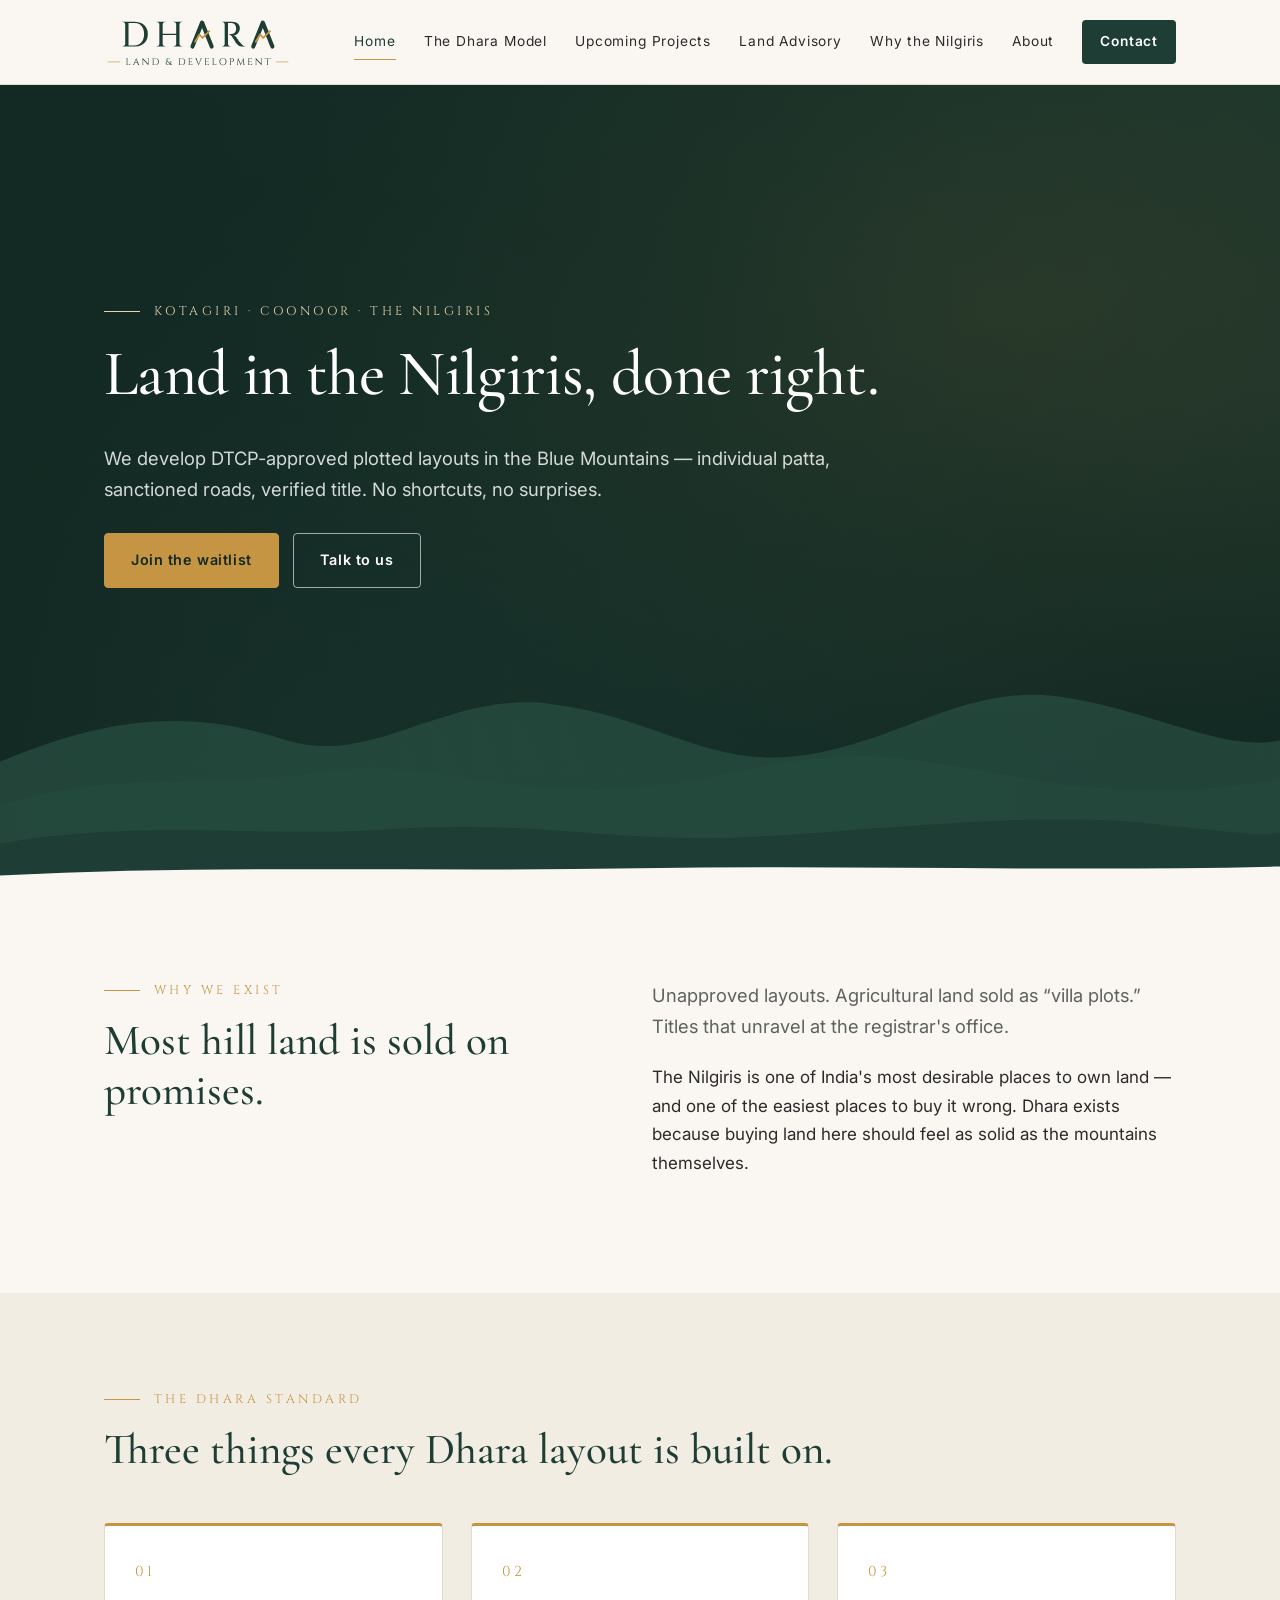
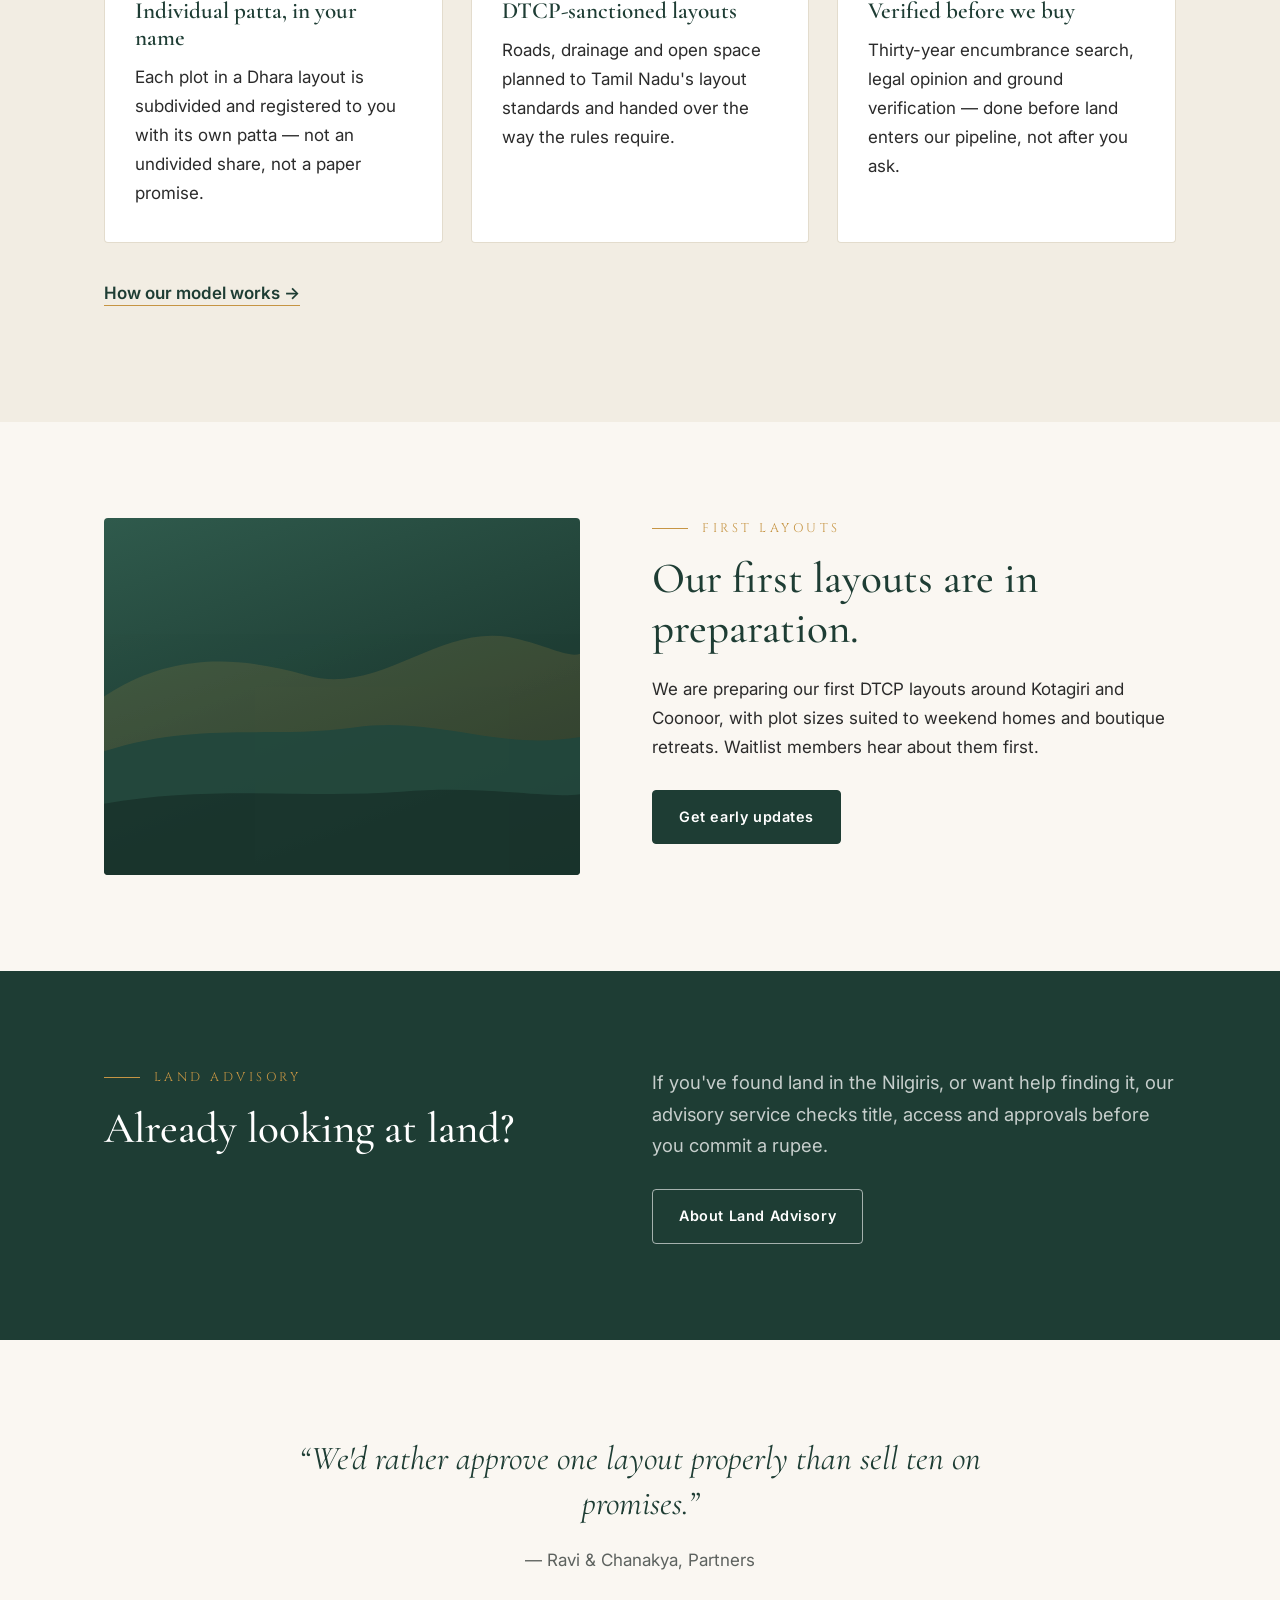
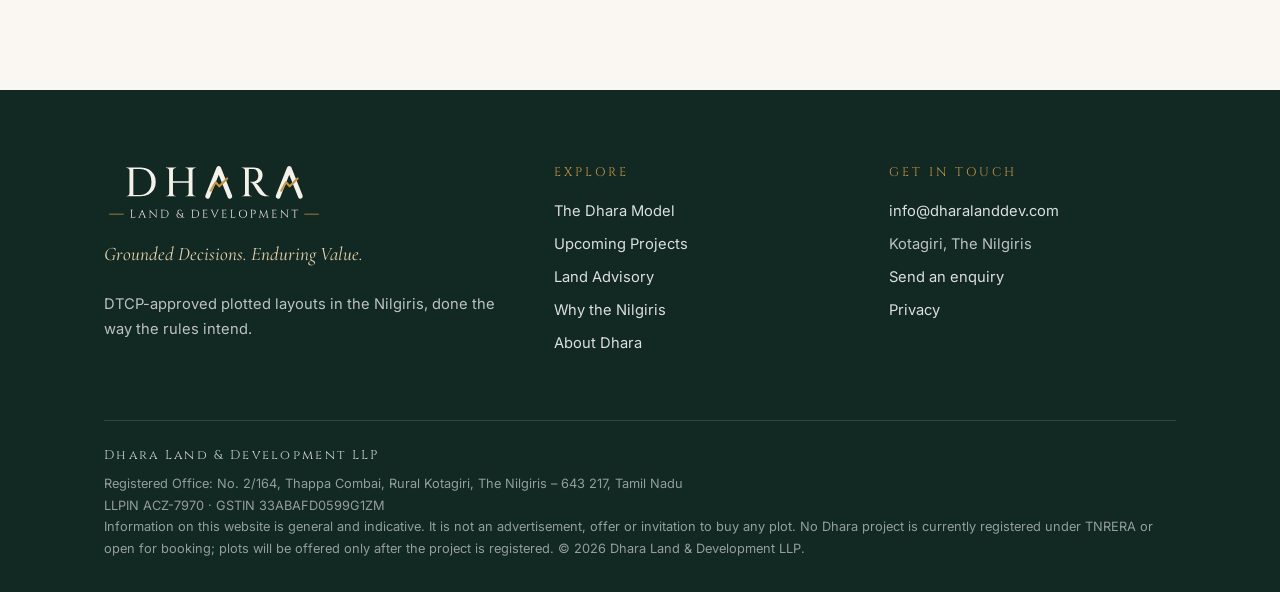
==== index.html @ b3dbf895 "Initial Dhara website: 7 pages, Zoho WebToLead forms, SFTP deploy workflow" ====
<!doctype html>
<html lang="en-IN">
<head>
<meta charset="utf-8">
<meta name="viewport" content="width=device-width, initial-scale=1">
<title>DTCP-Approved Plotted Layouts in the Nilgiris | Dhara Land &amp; Development</title>
<meta name="description" content="Dhara develops DTCP-approved plotted layouts in Kotagiri and Coonoor — individual patta, sanctioned roads, clean title. Join the waitlist for our first layouts.">
<link rel="canonical" href="https://dharalanddev.com/">
<meta property="og:type" content="website">
<meta property="og:site_name" content="Dhara Land &amp; Development">
<meta property="og:title" content="DTCP-Approved Plotted Layouts in the Nilgiris | Dhara Land &amp; Development">
<meta property="og:description" content="Dhara develops DTCP-approved plotted layouts in Kotagiri and Coonoor — individual patta, sanctioned roads, clean title. Join the waitlist for our first layouts.">
<meta property="og:url" content="https://dharalanddev.com/">
<meta name="theme-color" content="#1e3d34">
<link rel="icon" type="image/svg+xml" href="/assets/img/favicon.svg">
<link rel="icon" type="image/png" href="/assets/img/icon.png">
<link rel="apple-touch-icon" href="/assets/img/icon.png">
<link rel="preconnect" href="https://fonts.googleapis.com">
<link rel="preconnect" href="https://fonts.gstatic.com" crossorigin>
<link href="https://fonts.googleapis.com/css2?family=Cinzel:wght@400;500&family=Cormorant+Garamond:ital,wght@0,500;0,600;1,500&family=Inter:wght@400;600&display=swap" rel="stylesheet">
<link rel="stylesheet" href="/assets/css/site.css">
</head>
<body>
<a class="skip" href="#main">Skip to content</a>
<header class="site-header">
  <div class="wrap">
    <a class="brand" href="/" aria-label="Dhara Land &amp; Development — home"><img src="/assets/img/logo.svg" alt="Dhara Land &amp; Development" width="180" height="48"></a>
    <button class="nav-toggle" aria-expanded="false" aria-controls="site-nav" aria-label="Menu">
      <svg viewBox="0 0 24 24" fill="none" stroke="currentColor" stroke-width="1.6"><path d="M3 7h18M3 12h18M3 17h18"/></svg>
    </button>
    <nav class="nav" id="site-nav" aria-label="Main">
      <a href="/" aria-current="page">Home</a>
      <a href="/dhara-model.html">The Dhara Model</a>
      <a href="/upcoming-projects.html">Upcoming Projects</a>
      <a href="/land-advisory.html">Land Advisory</a>
      <a href="/why-nilgiris.html">Why the Nilgiris</a>
      <a href="/about.html">About</a>
      <a class="btn" href="/contact.html">Contact</a>
    </nav>
  </div>
</header>
<main id="main">
<section class="hero on-dark">
  <div class="hero-photo"></div>
  <div class="wrap">
    <p class="eyebrow">Kotagiri · Coonoor · The Nilgiris</p>
    <h1>Land in the Nilgiris, done right.</h1>
    <p class="lede">We develop DTCP-approved plotted layouts in the Blue Mountains — individual patta, sanctioned roads, verified title. No shortcuts, no surprises.</p>
    <div class="btn-row">
      <a class="btn btn-gold" href="/upcoming-projects.html#waitlist">Join the waitlist</a>
      <a class="btn btn-ghost" href="/contact.html">Talk to us</a>
    </div>
  </div>
  <svg class="hills" viewBox="0 0 1440 260" preserveAspectRatio="none" aria-hidden="true">
  <path fill="#2f5a4c" opacity=".55" d="M0 120 C120 70 210 60 320 95 C420 128 500 40 620 55 C740 70 800 130 910 112 C1020 94 1090 30 1200 48 C1300 64 1380 110 1440 96 V260 H0Z"/>
  <path fill="#24493d" opacity=".8" d="M0 168 C140 128 240 150 360 132 C480 114 560 160 700 150 C840 140 900 100 1030 118 C1160 136 1250 170 1440 140 V260 H0Z"/>
  <path fill="#1e3d34" d="M0 212 C160 184 300 206 440 196 C600 184 700 214 860 204 C1020 194 1160 176 1300 190 C1370 197 1410 204 1440 200 V260 H0Z"/>
  <path fill="#faf7f2" d="M0 248 C240 236 480 244 720 240 C960 236 1200 244 1440 238 V260 H0Z"/>
</svg>
</section>

<section>
  <div class="wrap split">
    <div>
      <p class="eyebrow">Why we exist</p>
      <h2>Most hill land is sold on promises.</h2>
    </div>
    <div>
      <p class="lede">Unapproved layouts. Agricultural land sold as “villa plots.” Titles that unravel at the registrar's office.</p>
      <p>The Nilgiris is one of India's most desirable places to own land — and one of the easiest places to buy it wrong. Dhara exists because buying land here should feel as solid as the mountains themselves.</p>
    </div>
  </div>
</section>

<section class="alt">
  <div class="wrap">
    <p class="eyebrow">The Dhara standard</p>
    <h2>Three things every Dhara layout is built on.</h2>
    <div class="cards">
      <div class="card"><span class="num">01</span><h3>Individual patta, in your name</h3><p>Each plot in a Dhara layout is subdivided and registered to you with its own patta — not an undivided share, not a paper promise.</p></div>
      <div class="card"><span class="num">02</span><h3>DTCP-sanctioned layouts</h3><p>Roads, drainage and open space planned to Tamil Nadu's layout standards and handed over the way the rules require.</p></div>
      <div class="card"><span class="num">03</span><h3>Verified before we buy</h3><p>Thirty-year encumbrance search, legal opinion and ground verification — done before land enters our pipeline, not after you ask.</p></div>
    </div>
    <p style="margin-top:36px"><a class="text-link" href="/dhara-model.html">How our model works →</a></p>
  </div>
</section>

<section>
  <div class="wrap split">
    <div class="photo" role="img" aria-label="Valley view over tea slopes near Kotagiri"><!-- PHOTO: Valley view over tea slopes near Kotagiri --><svg class="hills" viewBox="0 0 400 300" preserveAspectRatio="none" aria-hidden="true" style="position:absolute;inset:0;height:100%">
  <path fill="#c69544" opacity=".18" d="M0 150 C60 110 120 118 170 132 C230 150 280 90 340 100 C370 106 390 118 400 114 V300 H0Z"/>
  <path fill="#24493d" d="M0 196 C80 170 140 186 210 176 C280 166 330 196 400 184 V300 H0Z"/>
  <path fill="#1a352d" d="M0 240 C90 224 170 236 250 230 C320 224 370 236 400 232 V300 H0Z"/>
</svg></div>
    <div>
      <p class="eyebrow">First layouts</p>
      <h2>Our first layouts are in preparation.</h2>
      <p>We are preparing our first DTCP layouts around Kotagiri and Coonoor, with plot sizes suited to weekend homes and boutique retreats. Waitlist members hear about them first.</p>
      <div class="btn-row"><a class="btn" href="/upcoming-projects.html#waitlist">Get early updates</a></div>
    </div>
  </div>
</section>

<section class="dark on-dark">
  <div class="wrap split">
    <div>
      <p class="eyebrow">Land advisory</p>
      <h2>Already looking at land?</h2>
    </div>
    <div>
      <p class="lede">If you've found land in the Nilgiris, or want help finding it, our advisory service checks title, access and approvals before you commit a rupee.</p>
      <div class="btn-row"><a class="btn btn-ghost" href="/land-advisory.html">About Land Advisory</a></div>
    </div>
  </div>
</section>

<section>
  <div class="wrap narrow center">
    <blockquote class="pull">“We'd rather approve one layout properly than sell ten on promises.”</blockquote>
    <p style="margin-top:20px;color:var(--muted)">— Ravi &amp; Chanakya, Partners</p>
  </div>
</section>
</main>
<footer class="site-footer">
  <div class="wrap">
    <div class="footer-grid">
      <div>
        <img class="footer-logo" src="/assets/img/logo-light.svg" alt="Dhara Land &amp; Development" width="220" height="58">
        <p class="tagline">Grounded Decisions. Enduring Value.</p>
        <p>DTCP-approved plotted layouts in the Nilgiris, done the way the rules intend.</p>
      </div>
      <div>
        <h4>Explore</h4>
        <ul>
          <li><a href="/dhara-model.html">The Dhara Model</a></li>
          <li><a href="/upcoming-projects.html">Upcoming Projects</a></li>
          <li><a href="/land-advisory.html">Land Advisory</a></li>
          <li><a href="/why-nilgiris.html">Why the Nilgiris</a></li>
          <li><a href="/about.html">About Dhara</a></li>
        </ul>
      </div>
      <div>
        <h4>Get in touch</h4>
        <ul>
          <li><a href="mailto:info@dharalanddev.com">info@dharalanddev.com</a></li>
          <li>Kotagiri, The Nilgiris</li>
          <li><a href="/contact.html">Send an enquiry</a></li>
          <li><a href="/privacy.html">Privacy</a></li>
        </ul>
      </div>
    </div>
    <div class="legal">
      <span class="entity">Dhara Land &amp; Development LLP</span>
      Registered Office: No. 2/164, Thappa Combai, Rural Kotagiri, The Nilgiris – 643 217, Tamil Nadu<br>
      LLPIN ACZ-7970 · GSTIN 33ABAFD0599G1ZM<br>
      Information on this website is general and indicative. It is not an advertisement, offer or invitation to buy any plot. No Dhara project is currently registered under TNRERA or open for booking; plots will be offered only after the project is registered. © <span id="year">2026</span> Dhara Land &amp; Development LLP.
    </div>
  </div>
</footer>
<script src="/assets/js/site.js" defer></script>
</body>
</html>
---- assets/css/site.css ----
/* Dhara Land & Development — site styles */
:root {
  --green: #1e3d34;
  --green-deep: #122822;
  --green-soft: #2f5a4c;
  --gold: #c69544;
  --gold-soft: #e7d3ae;
  --paper: #faf7f2;
  --paper-2: #f2ede3;
  --ink: #2b2b2b;
  --muted: #5d625f;
  --line: #e3dccd;
  --serif: "Cormorant Garamond", "EB Garamond", Georgia, serif;
  --caps: "Cinzel", "Cormorant Garamond", Georgia, serif;
  --sans: "Inter", system-ui, -apple-system, "Segoe UI", Roboto, sans-serif;
  --wrap: 1120px;
  --radius: 4px;
}

*, *::before, *::after { box-sizing: border-box; }
html { -webkit-text-size-adjust: 100%; scroll-behavior: smooth; }
body {
  margin: 0; background: var(--paper); color: var(--ink);
  font-family: var(--sans); font-size: 17px; line-height: 1.7;
  -webkit-font-smoothing: antialiased;
}
img, svg { max-width: 100%; display: block; }
a { color: var(--green); text-decoration-color: var(--gold); text-underline-offset: 3px; }
a:hover { color: var(--green-soft); }

h1, h2, h3 { font-family: var(--serif); font-weight: 500; color: var(--green); line-height: 1.15; margin: 0 0 .5em; }
h1 { font-size: clamp(2.4rem, 5.2vw, 4rem); letter-spacing: -.01em; }
h2 { font-size: clamp(1.9rem, 3.6vw, 2.7rem); }
h3 { font-size: 1.45rem; font-weight: 600; }
p { margin: 0 0 1.1em; }
.lede { font-size: 1.15rem; color: var(--muted); max-width: 42em; }

.wrap { max-width: var(--wrap); margin: 0 auto; padding: 0 24px; }
.narrow { max-width: 760px; }
.eyebrow {
  font-family: var(--caps); font-size: .78rem; letter-spacing: .28em; text-transform: uppercase;
  color: var(--gold); margin: 0 0 1.2em; display: flex; align-items: center; gap: 14px;
}
.eyebrow::before { content: ""; width: 36px; height: 1px; background: var(--gold); }

/* Skip link */
.skip { position: absolute; left: -999px; top: 8px; background: var(--green); color: #fff; padding: 8px 14px; z-index: 100; }
.skip:focus { left: 8px; }

/* Header */
.site-header { background: var(--paper); border-bottom: 1px solid var(--line); position: sticky; top: 0; z-index: 50; }
.site-header .wrap { display: flex; align-items: center; justify-content: space-between; height: 84px; }
.brand img { height: 50px; width: auto; }
.nav { display: flex; gap: 28px; align-items: center; }
.nav a {
  font-size: .86rem; letter-spacing: .06em; text-decoration: none; color: var(--ink);
  padding: 6px 0; border-bottom: 1px solid transparent;
}
.nav a:hover, .nav a[aria-current="page"] { color: var(--green); border-bottom-color: var(--gold); }
.nav a.btn { border: 0; }
.nav-toggle { display: none; background: none; border: 0; padding: 10px; cursor: pointer; color: var(--green); }
.nav-toggle svg { width: 26px; height: 26px; }

@media (max-width: 1000px) {
  .nav-toggle { display: block; }
  .nav {
    display: none; position: absolute; top: 84px; left: 0; right: 0; background: var(--paper);
    flex-direction: column; align-items: stretch; gap: 0; padding: 8px 24px 24px; border-bottom: 1px solid var(--line);
  }
  .nav.open { display: flex; }
  .nav a { padding: 14px 0; border-bottom: 1px solid var(--line); font-size: 1rem; }
  .nav a.btn { margin-top: 16px; text-align: center; }
  .brand img { height: 42px; }
}

/* Buttons */
.btn {
  display: inline-block; font-family: var(--sans); font-size: .9rem; font-weight: 600; letter-spacing: .04em;
  padding: 14px 26px; border-radius: var(--radius); text-decoration: none; cursor: pointer;
  border: 1px solid var(--green); background: var(--green); color: #fff; transition: background .2s, color .2s;
}
.btn:hover { background: var(--green-deep); color: #fff; }
.btn-gold { background: var(--gold); border-color: var(--gold); color: var(--green-deep); }
.btn-gold:hover { background: #b5843a; color: var(--green-deep); }
.btn-ghost { background: transparent; color: var(--green); }
.btn-ghost:hover { background: var(--green); color: #fff; }
.on-dark .btn-ghost { color: #fff; border-color: rgba(255,255,255,.6); }
.on-dark .btn-ghost:hover { background: #fff; color: var(--green); }
.nav .btn { padding: 10px 18px; color: #fff; }
.btn-row { display: flex; flex-wrap: wrap; gap: 14px; margin-top: 28px; }
.text-link { font-weight: 600; text-decoration: none; border-bottom: 1px solid var(--gold); padding-bottom: 2px; }

/* Hero */
.hero { position: relative; overflow: hidden; background: var(--green-deep); color: #fff; }
.hero .wrap { position: relative; z-index: 2; padding-top: 120px; padding-bottom: 200px; }
.hero h1 { color: #fff; max-width: 13em; }
.hero .lede { color: rgba(255,255,255,.82); }
.hero .eyebrow { color: var(--gold-soft); }
.hero .eyebrow::before { background: var(--gold-soft); }
/* PHOTO slot: set background-image on .hero-photo when real Nilgiris photography exists */
.hero-photo { position: absolute; inset: 0; background-size: cover; background-position: center; z-index: 0; }
.hero-photo::after { content: ""; position: absolute; inset: 0; background: linear-gradient(90deg, rgba(18,40,34,.85) 0%, rgba(18,40,34,.35) 70%, rgba(18,40,34,.15) 100%); }
.hills { position: absolute; left: 0; right: 0; bottom: 0; z-index: 1; width: 100%; height: auto; }
.page-hero .wrap { padding-top: 96px; padding-bottom: 150px; }

/* Sections */
section { padding: 96px 0; }
.alt { background: var(--paper-2); }
.dark { background: var(--green); color: rgba(255,255,255,.86); }
.dark h2, .dark h3 { color: #fff; }
.dark .lede { color: rgba(255,255,255,.75); }
.center { text-align: center; }
.center .eyebrow { justify-content: center; }
.center .eyebrow::after { content: ""; width: 36px; height: 1px; background: var(--gold); }
.center .lede { margin-left: auto; margin-right: auto; }
.rule { width: 60px; height: 2px; background: var(--gold); border: 0; margin: 0 0 28px; }

.split { display: grid; grid-template-columns: 1fr 1.1fr; gap: 72px; align-items: start; }
@media (max-width: 860px) { .split { grid-template-columns: 1fr; gap: 32px; } section { padding: 72px 0; } }

.cards { display: grid; grid-template-columns: repeat(3, 1fr); gap: 28px; margin-top: 48px; }
.cards.two { grid-template-columns: repeat(2, 1fr); }
@media (max-width: 860px) { .cards, .cards.two { grid-template-columns: 1fr; } }
.card { background: #fff; border: 1px solid var(--line); border-top: 3px solid var(--gold); padding: 34px 30px; border-radius: var(--radius); }
.card p:last-child { margin-bottom: 0; }
.card .num { font-family: var(--caps); color: var(--gold); font-size: .9rem; letter-spacing: .2em; margin-bottom: 14px; display: block; }
.dark .card { background: rgba(255,255,255,.05); border-color: rgba(255,255,255,.14); border-top-color: var(--gold); }

.feature-list { list-style: none; padding: 0; margin: 0; }
.feature-list li { padding: 22px 0; border-bottom: 1px solid var(--line); }
.feature-list li:first-child { padding-top: 0; }
.feature-list strong { display: block; font-family: var(--serif); font-size: 1.35rem; font-weight: 600; color: var(--green); margin-bottom: 4px; }

.steps { counter-reset: s; list-style: none; padding: 0; margin: 40px 0 0; display: grid; grid-template-columns: repeat(5, 1fr); gap: 20px; }
.steps li { counter-increment: s; border-top: 1px solid var(--gold); padding-top: 18px; }
.steps li::before { content: "0" counter(s); font-family: var(--caps); color: var(--gold); display: block; font-size: .9rem; letter-spacing: .15em; margin-bottom: 8px; }
.steps strong { display: block; font-family: var(--serif); font-size: 1.3rem; color: var(--green); font-weight: 600; }
.dark .steps strong { color: #fff; }
.steps span { font-size: .93rem; }
@media (max-width: 960px) { .steps { grid-template-columns: 1fr 1fr; } }
@media (max-width: 560px) { .steps { grid-template-columns: 1fr; } }

.towns { display: grid; grid-template-columns: repeat(4, 1fr); gap: 0; margin-top: 40px; border-top: 1px solid var(--line); }
.towns div { padding: 24px 20px 0 0; }
.towns strong { font-family: var(--caps); letter-spacing: .12em; color: var(--green); font-size: .95rem; display: block; margin-bottom: 4px; }
.towns span { color: var(--muted); font-size: .95rem; }
@media (max-width: 760px) { .towns { grid-template-columns: 1fr 1fr; } }

.note { font-size: .9rem; color: var(--muted); border-left: 2px solid var(--gold); padding: 4px 0 4px 16px; margin: 28px 0 0; }
.dark .note { color: rgba(255,255,255,.7); }
blockquote.pull { font-family: var(--serif); font-size: clamp(1.5rem, 2.8vw, 2.1rem); font-style: italic; color: var(--green); line-height: 1.35; margin: 0; }

/* Photo placeholders — replace with <img> once real photos exist */
.photo {
  aspect-ratio: 4 / 3; background: linear-gradient(160deg, #2f5a4c, #122822); border-radius: var(--radius);
  position: relative; overflow: hidden;
}
.photo img { width: 100%; height: 100%; object-fit: cover; }
.photo .hills { opacity: .9; }

/* CTA band */
.cta-band { background: var(--green-deep); color: #fff; text-align: center; padding: 88px 0; }
.cta-band h2 { color: #fff; }
.cta-band p { color: rgba(255,255,255,.78); max-width: 36em; margin: 0 auto; }
.cta-band .btn-row { justify-content: center; }

/* Forms */
.form { background: #fff; border: 1px solid var(--line); border-radius: var(--radius); padding: 40px; }
.form-grid { display: grid; grid-template-columns: 1fr 1fr; gap: 20px 22px; }
.form-grid .full { grid-column: 1 / -1; }
@media (max-width: 640px) { .form { padding: 26px 20px; } .form-grid { grid-template-columns: 1fr; } }
.field label { display: block; font-size: .82rem; font-weight: 600; letter-spacing: .03em; color: var(--green); margin-bottom: 6px; }
.field label .opt { font-weight: 400; color: var(--muted); }
.field input, .field select, .field textarea {
  width: 100%; font: inherit; font-size: 1rem; color: var(--ink); background: var(--paper);
  border: 1px solid #d6cdbb; border-radius: var(--radius); padding: 12px 14px;
}
.field textarea { min-height: 130px; resize: vertical; }
.field input:focus, .field select:focus, .field textarea:focus { outline: 2px solid var(--gold); outline-offset: 1px; border-color: var(--gold); }
.consent { display: flex; gap: 10px; align-items: flex-start; font-size: .88rem; color: var(--muted); }
.consent input { margin-top: 5px; accent-color: var(--green); }
.form .btn { margin-top: 8px; border: 0; }
.form-small { font-size: .85rem; color: var(--muted); margin: 16px 0 0; }
.hp { position: absolute; left: -5000px; }

/* Contact details */
.contact-list { list-style: none; padding: 0; margin: 0; }
.contact-list li { padding: 18px 0; border-bottom: 1px solid var(--line); }
.contact-list span { display: block; font-family: var(--caps); font-size: .75rem; letter-spacing: .22em; color: var(--gold); text-transform: uppercase; }

/* Footer */
.site-footer { background: var(--green-deep); color: rgba(255,255,255,.72); font-size: .92rem; padding: 72px 0 32px; }
.site-footer a { color: rgba(255,255,255,.85); text-decoration: none; }
.site-footer a:hover { color: var(--gold-soft); }
.footer-grid { display: grid; grid-template-columns: 1.4fr 1fr 1fr; gap: 48px; }
@media (max-width: 760px) { .footer-grid { grid-template-columns: 1fr; gap: 32px; } }
.footer-logo { width: 220px; margin-bottom: 18px; }
.tagline { font-family: var(--serif); font-style: italic; font-size: 1.2rem; color: var(--gold-soft); }
.site-footer h4 { font-family: var(--caps); font-weight: 400; font-size: .78rem; letter-spacing: .24em; color: var(--gold); margin: 0 0 16px; text-transform: uppercase; }
.site-footer ul { list-style: none; padding: 0; margin: 0; }
.site-footer li { margin-bottom: 8px; }
.legal { border-top: 1px solid rgba(255,255,255,.14); margin-top: 56px; padding-top: 24px; font-size: .8rem; line-height: 1.7; color: rgba(255,255,255,.55); }
.legal .entity { font-family: var(--caps); letter-spacing: .18em; color: rgba(255,255,255,.8); display: block; margin-bottom: 6px; }

/* Prose pages */
.prose h2 { font-size: 1.8rem; margin-top: 1.8em; }
.prose ul { padding-left: 1.2em; }
.prose li { margin-bottom: .4em; }

/* fixes */
.field label.consent { display: flex; font-weight: 400; color: var(--muted); letter-spacing: 0; font-size: .88rem; }
.hero .hills { bottom: -2px; }
.field .consent input { width: auto; flex: none; padding: 0; margin-top: 5px; }
@media (max-width: 640px) {
  .hero .wrap { padding-top: 64px; padding-bottom: 130px; }
  .page-hero .wrap { padding-top: 56px; padding-bottom: 110px; }
  .btn-row .btn { flex: 1 1 auto; text-align: center; }
}
/* Placeholder atmosphere until a real hero photo is set on .hero-photo */
.hero-photo { background-image: radial-gradient(ellipse at 78% 28%, rgba(198,149,68,.16), transparent 55%), radial-gradient(ellipse at 20% 90%, rgba(47,90,76,.45), transparent 60%), linear-gradient(180deg, #17332b, #122822); }
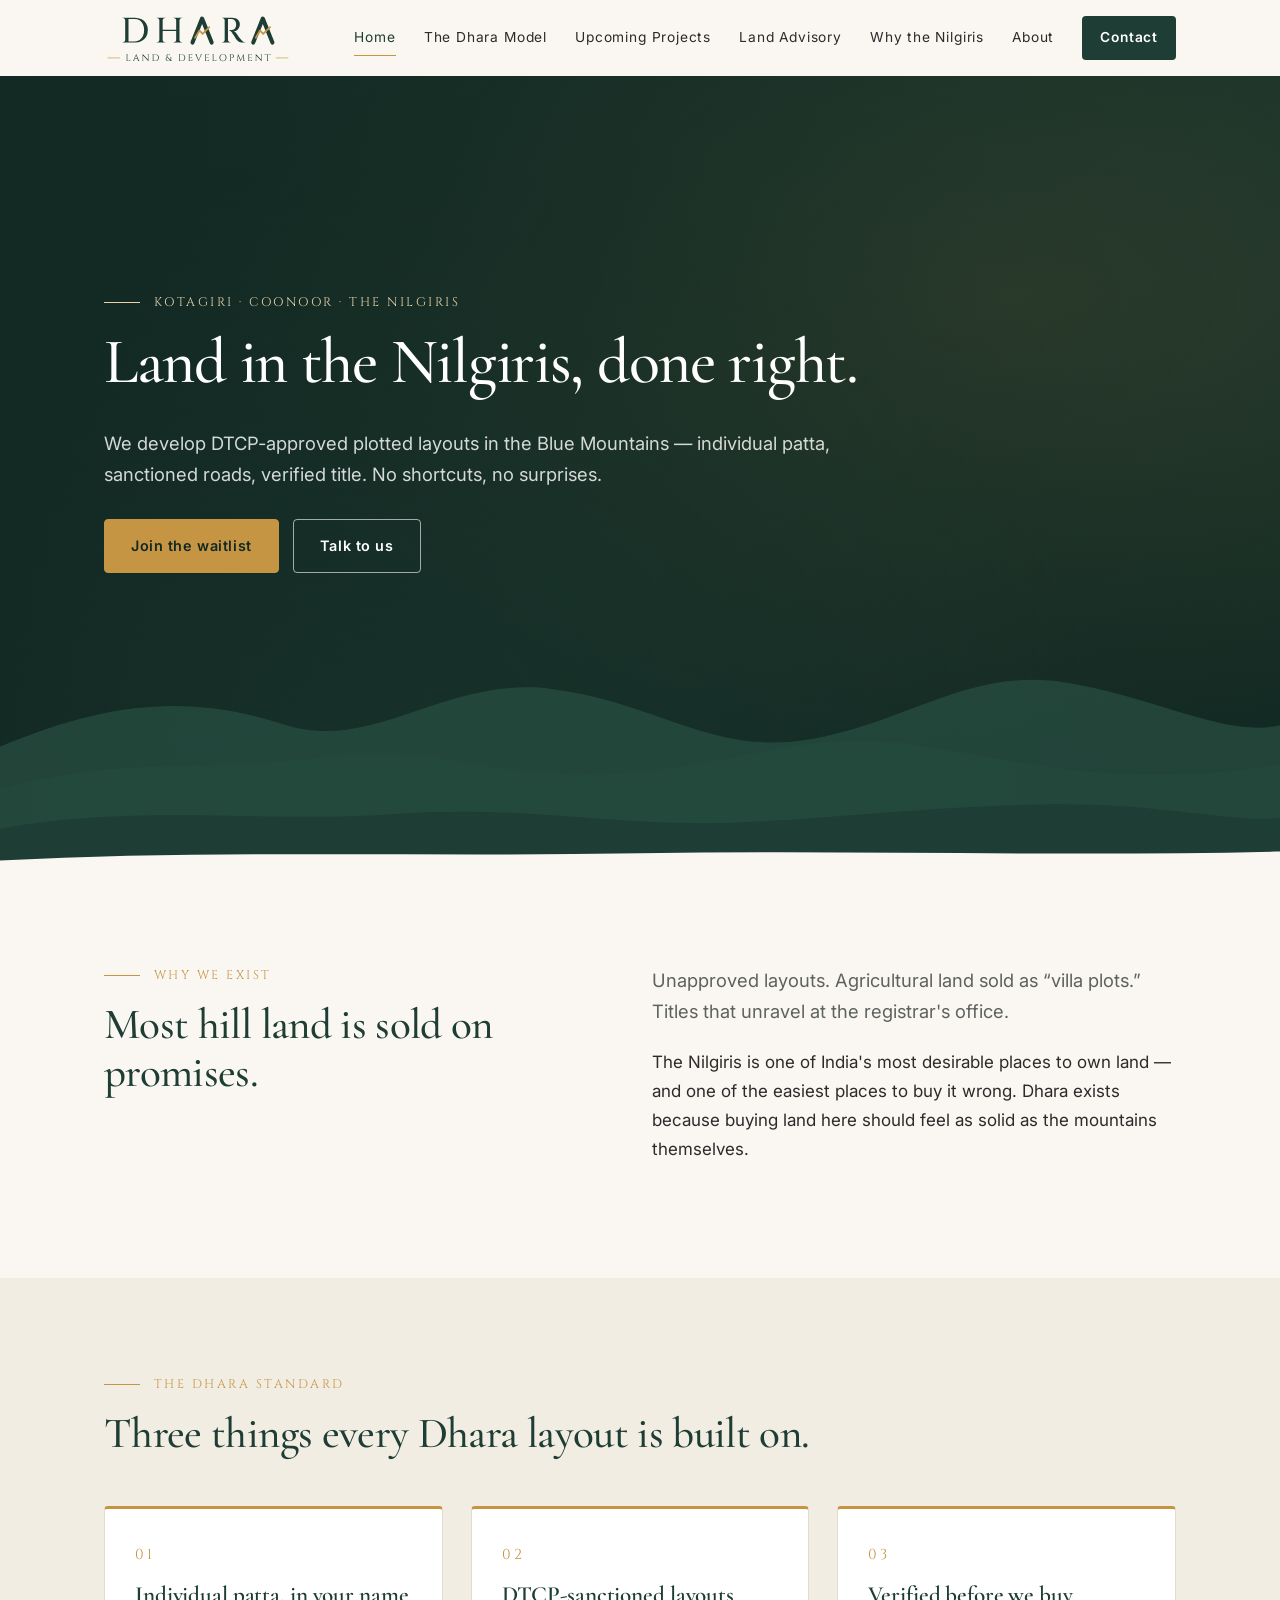
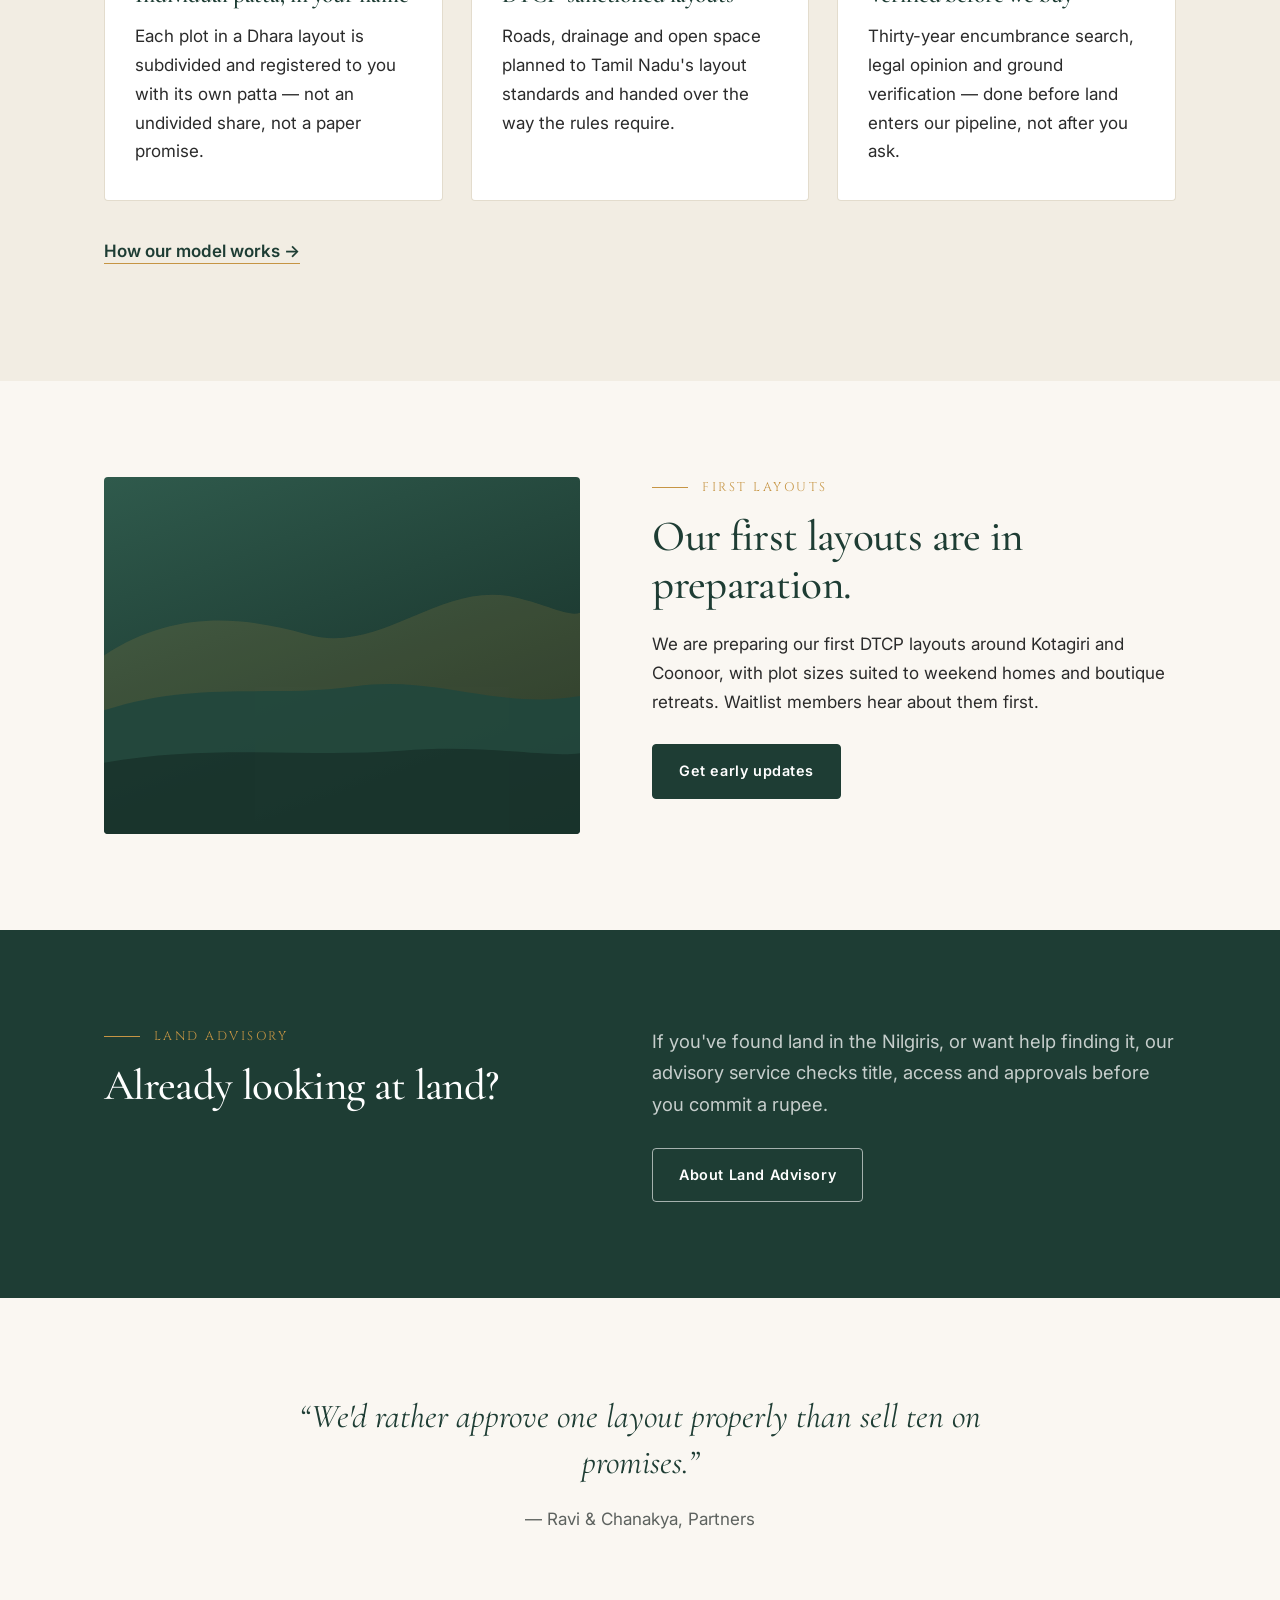
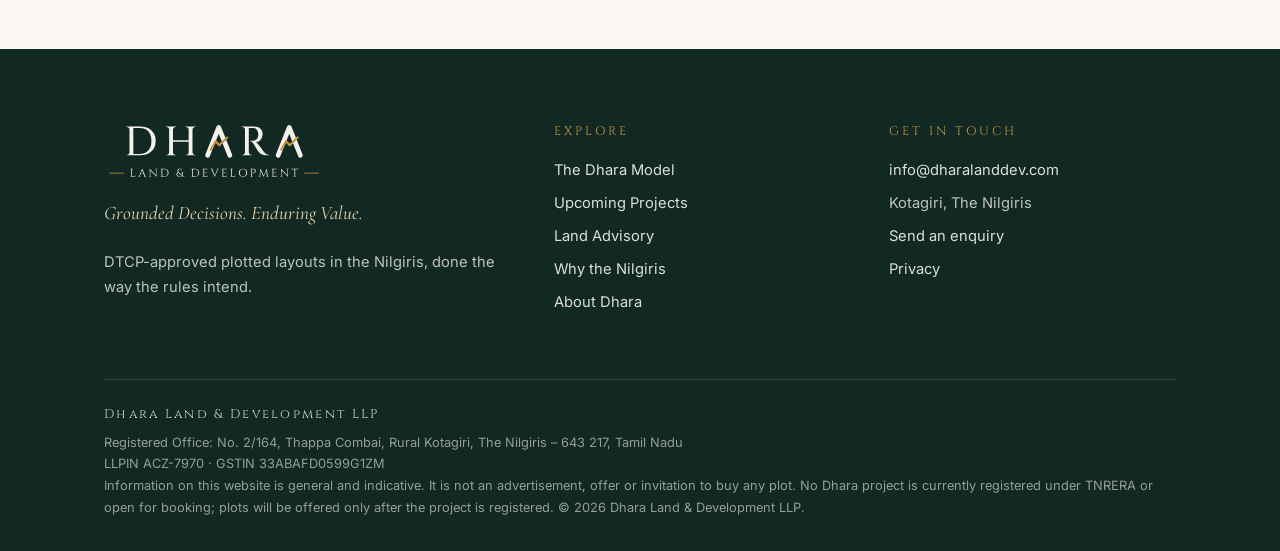
==== commit fa298a53: "Design: apple-design review — frosted header, animated menu, press feedback, inline form validation," ====
--- a/index.html
+++ b/index.html
@@ -11,6 +11,12 @@
 <meta property="og:title" content="DTCP-Approved Plotted Layouts in the Nilgiris | Dhara Land &amp; Development">
 <meta property="og:description" content="Dhara develops DTCP-approved plotted layouts in Kotagiri and Coonoor — individual patta, sanctioned roads, clean title. Join the waitlist for our first layouts.">
 <meta property="og:url" content="https://dharalanddev.com/">
+<meta property="og:image" content="https://dharalanddev.com/assets/img/og-image.png">
+<meta property="og:image:width" content="1200">
+<meta property="og:image:height" content="630">
+<meta property="og:image:alt" content="Dhara Land &amp; Development — DTCP plotted layouts, Kotagiri &amp; Coonoor">
+<meta property="og:locale" content="en_IN">
+<meta name="twitter:card" content="summary_large_image">
 <meta name="theme-color" content="#1e3d34">
 <link rel="icon" type="image/svg+xml" href="/assets/img/favicon.svg">
 <link rel="icon" type="image/png" href="/assets/img/icon.png">
@@ -19,6 +25,66 @@
 <link rel="preconnect" href="https://fonts.gstatic.com" crossorigin>
 <link href="https://fonts.googleapis.com/css2?family=Cinzel:wght@400;500&family=Cormorant+Garamond:ital,wght@0,500;0,600;1,500&family=Inter:wght@400;600&display=swap" rel="stylesheet">
 <link rel="stylesheet" href="/assets/css/site.css">
+<script type="application/ld+json">
+{
+ "@context": "https://schema.org",
+ "@graph": [
+  {
+   "@type": "LocalBusiness",
+   "@id": "https://dharalanddev.com/#business",
+   "name": "Dhara Land & Development",
+   "legalName": "Dhara Land & Development LLP",
+   "description": "Nilgiris land company developing DTCP plotted layouts and offering buyer-side land advisory in Kotagiri and Coonoor.",
+   "url": "https://dharalanddev.com/",
+   "logo": "https://dharalanddev.com/assets/img/icon.png",
+   "image": "https://dharalanddev.com/assets/img/og-image.png",
+   "email": "info@dharalanddev.com",
+   "address": {
+    "@type": "PostalAddress",
+    "streetAddress": "No. 2/164, Thappa Combai, Rural Kotagiri",
+    "addressLocality": "Kotagiri",
+    "addressRegion": "Tamil Nadu",
+    "postalCode": "643217",
+    "addressCountry": "IN"
+   },
+   "areaServed": [
+    {
+     "@type": "Place",
+     "name": "Kotagiri"
+    },
+    {
+     "@type": "Place",
+     "name": "Coonoor"
+    },
+    {
+     "@type": "Place",
+     "name": "Ooty"
+    },
+    {
+     "@type": "Place",
+     "name": "Ketti Valley"
+    },
+    {
+     "@type": "Place",
+     "name": "The Nilgiris"
+    }
+   ],
+   "slogan": "Grounded Decisions. Enduring Value."
+  },
+  {
+   "@type": "WebSite",
+   "@id": "https://dharalanddev.com/#website",
+   "url": "https://dharalanddev.com/",
+   "name": "Dhara Land & Development",
+   "publisher": {
+    "@id": "https://dharalanddev.com/#business"
+   },
+   "inLanguage": "en-IN"
+  }
+ ]
+}
+</script>
+
 </head>
 <body>
 <a class="skip" href="#main">Skip to content</a>
@@ -26,7 +92,7 @@
   <div class="wrap">
     <a class="brand" href="/" aria-label="Dhara Land &amp; Development — home"><img src="/assets/img/logo.svg" alt="Dhara Land &amp; Development" width="180" height="48"></a>
     <button class="nav-toggle" aria-expanded="false" aria-controls="site-nav" aria-label="Menu">
-      <svg viewBox="0 0 24 24" fill="none" stroke="currentColor" stroke-width="1.6"><path d="M3 7h18M3 12h18M3 17h18"/></svg>
+      <svg viewBox="0 0 24 24" fill="none" stroke="currentColor" stroke-width="1.6" stroke-linecap="round" aria-hidden="true"><path class="i-line i-top" d="M3 7h18"/><path class="i-line i-mid" d="M3 12h18"/><path class="i-line i-bot" d="M3 17h18"/></svg>
     </button>
     <nav class="nav" id="site-nav" aria-label="Main">
       <a href="/" aria-current="page">Home</a>
--- a/assets/css/site.css
+++ b/assets/css/site.css
@@ -18,27 +18,28 @@
 }
 
 *, *::before, *::after { box-sizing: border-box; }
-html { -webkit-text-size-adjust: 100%; scroll-behavior: smooth; }
+html { -webkit-text-size-adjust: 100%; }
+@media (prefers-reduced-motion: no-preference) { html { scroll-behavior: smooth; } }
 body {
   margin: 0; background: var(--paper); color: var(--ink);
-  font-family: var(--sans); font-size: 17px; line-height: 1.7;
+  font-family: var(--sans); font-size: 1.0625rem; line-height: 1.7;
   -webkit-font-smoothing: antialiased;
 }
 img, svg { max-width: 100%; display: block; }
 a { color: var(--green); text-decoration-color: var(--gold); text-underline-offset: 3px; }
 a:hover { color: var(--green-soft); }
 
-h1, h2, h3 { font-family: var(--serif); font-weight: 500; color: var(--green); line-height: 1.15; margin: 0 0 .5em; }
-h1 { font-size: clamp(2.4rem, 5.2vw, 4rem); letter-spacing: -.01em; }
-h2 { font-size: clamp(1.9rem, 3.6vw, 2.7rem); }
-h3 { font-size: 1.45rem; font-weight: 600; }
+h1, h2, h3 { font-family: var(--serif); font-weight: 500; color: var(--green); line-height: 1.15; margin: 0 0 .5em; font-optical-sizing: auto; }
+h1 { font-size: clamp(2.4rem, 5.2vw, 4rem); line-height: 1.06; letter-spacing: -.02em; }
+h2 { font-size: clamp(1.9rem, 3.6vw, 2.7rem); line-height: 1.1; letter-spacing: -.015em; }
+h3 { font-size: 1.45rem; font-weight: 600; line-height: 1.25; letter-spacing: -.005em; }
 p { margin: 0 0 1.1em; }
 .lede { font-size: 1.15rem; color: var(--muted); max-width: 42em; }
 
 .wrap { max-width: var(--wrap); margin: 0 auto; padding: 0 24px; }
 .narrow { max-width: 760px; }
 .eyebrow {
-  font-family: var(--caps); font-size: .78rem; letter-spacing: .28em; text-transform: uppercase;
+  font-family: var(--caps); font-size: .78rem; letter-spacing: .2em; text-transform: uppercase;
   color: var(--gold); margin: 0 0 1.2em; display: flex; align-items: center; gap: 14px;
 }
 .eyebrow::before { content: ""; width: 36px; height: 1px; background: var(--gold); }
@@ -48,8 +49,16 @@
 .skip:focus { left: 8px; }
 
 /* Header */
-.site-header { background: var(--paper); border-bottom: 1px solid var(--line); position: sticky; top: 0; z-index: 50; }
-.site-header .wrap { display: flex; align-items: center; justify-content: space-between; height: 84px; }
+.site-header {
+  --header-h: 76px;
+  position: sticky; top: 0; z-index: 50;
+  background: rgba(250, 247, 242, .94);
+  -webkit-backdrop-filter: blur(18px) saturate(160%); backdrop-filter: blur(18px) saturate(160%);
+  box-shadow: 0 1px 0 rgba(30, 61, 52, 0); transition: box-shadow .25s ease, background-color .25s ease;
+}
+/* Soft edge only once content scrolls underneath (set by site.js) */
+.site-header.is-scrolled { box-shadow: 0 1px 0 rgba(30, 61, 52, .08), 0 6px 20px -12px rgba(18, 40, 34, .35); }
+.site-header .wrap { display: flex; align-items: center; justify-content: space-between; height: var(--header-h); }
 .brand img { height: 50px; width: auto; }
 .nav { display: flex; gap: 28px; align-items: center; }
 .nav a {
@@ -58,27 +67,44 @@
 }
 .nav a:hover, .nav a[aria-current="page"] { color: var(--green); border-bottom-color: var(--gold); }
 .nav a.btn { border: 0; }
-.nav-toggle { display: none; background: none; border: 0; padding: 10px; cursor: pointer; color: var(--green); }
+.nav-toggle { display: none; background: none; border: 0; padding: 10px; margin-right: -10px; cursor: pointer; color: var(--green); border-radius: 8px; }
 .nav-toggle svg { width: 26px; height: 26px; }
+.nav-toggle .i-line { transition: transform .3s cubic-bezier(.2,.8,.2,1), opacity .2s ease; transform-origin: 12px 12px; }
+.nav-toggle[aria-expanded="true"] .i-top { transform: translateY(5px) rotate(45deg); }
+.nav-toggle[aria-expanded="true"] .i-mid { opacity: 0; }
+.nav-toggle[aria-expanded="true"] .i-bot { transform: translateY(-5px) rotate(-45deg); }
 
 @media (max-width: 1000px) {
   .nav-toggle { display: block; }
+  .site-header { --header-h: 64px; }
+  /* Menu drops down out of the header and goes back up the same way */
   .nav {
-    display: none; position: absolute; top: 84px; left: 0; right: 0; background: var(--paper);
-    flex-direction: column; align-items: stretch; gap: 0; padding: 8px 24px 24px; border-bottom: 1px solid var(--line);
+    position: absolute; top: 100%; left: 0; right: 0; background: var(--paper);
+    flex-direction: column; align-items: stretch; gap: 0; padding: 8px 24px 24px;
+    box-shadow: 0 18px 30px -18px rgba(18, 40, 34, .35);
+    transform-origin: top center;
+    opacity: 0; transform: translateY(-8px); visibility: hidden; pointer-events: none;
+    transition: opacity .2s ease, transform .28s cubic-bezier(.2,.8,.2,1), visibility 0s linear .28s;
   }
-  .nav.open { display: flex; }
+  .nav.open { opacity: 1; transform: none; visibility: visible; pointer-events: auto; transition: opacity .2s ease, transform .28s cubic-bezier(.2,.8,.2,1), visibility 0s; }
   .nav a { padding: 14px 0; border-bottom: 1px solid var(--line); font-size: 1rem; }
   .nav a.btn { margin-top: 16px; text-align: center; }
-  .brand img { height: 42px; }
+  .brand img { height: 38px; }
 }
 
 /* Buttons */
 .btn {
   display: inline-block; font-family: var(--sans); font-size: .9rem; font-weight: 600; letter-spacing: .04em;
   padding: 14px 26px; border-radius: var(--radius); text-decoration: none; cursor: pointer;
-  border: 1px solid var(--green); background: var(--green); color: #fff; transition: background .2s, color .2s;
-}
+  border: 1px solid var(--green); background: var(--green); color: #fff;
+  transition: background .2s, color .2s, transform .1s ease-out, opacity .2s;
+  -webkit-tap-highlight-color: transparent; touch-action: manipulation;
+}
+/* Instant feedback on press, not on release */
+.btn:active { transform: scale(.97); }
+.btn[disabled], .btn.is-sending { opacity: .7; cursor: progress; transform: none; }
+.btn.is-sending::after { content: ""; display: inline-block; width: .9em; height: .9em; margin-left: .6em; vertical-align: -2px; border: 2px solid currentColor; border-right-color: transparent; border-radius: 50%; animation: spin .7s linear infinite; }
+@keyframes spin { to { transform: rotate(360deg); } }
 .btn:hover { background: var(--green-deep); color: #fff; }
 .btn-gold { background: var(--gold); border-color: var(--gold); color: var(--green-deep); }
 .btn-gold:hover { background: #b5843a; color: var(--green-deep); }
@@ -218,3 +244,37 @@
 }
 /* Placeholder atmosphere until a real hero photo is set on .hero-photo */
 .hero-photo { background-image: radial-gradient(ellipse at 78% 28%, rgba(198,149,68,.16), transparent 55%), radial-gradient(ellipse at 20% 90%, rgba(47,90,76,.45), transparent 60%), linear-gradient(180deg, #17332b, #122822); }
+
+/* ---- Interaction & accessibility (apple-design review, Oct 2026) ---- */
+a, button, .nav-toggle { -webkit-tap-highlight-color: transparent; }
+.nav-toggle:active { background: rgba(30, 61, 52, .08); }
+/* Visible focus for keyboard users; never for mouse/touch */
+a:focus-visible, button:focus-visible, .btn:focus-visible, .nav-toggle:focus-visible {
+  outline: 2px solid var(--gold); outline-offset: 3px; border-radius: 3px;
+}
+.on-dark a:focus-visible, .on-dark .btn:focus-visible, .site-footer a:focus-visible { outline-color: var(--gold-soft); }
+
+/* Inline form validation */
+.field-error { display: none; margin-top: 6px; font-size: .82rem; color: #a3412f; }
+.field.invalid input, .field.invalid select, .field.invalid textarea { border-color: #a3412f; background: #fdf6f4; }
+.field.invalid .field-error { display: block; }
+.field.valid input { border-color: #b9c9bf; }
+.form-status { margin: 14px 0 0; font-size: .9rem; color: var(--green); min-height: 1.3em; }
+
+/* Reduced motion: keep feedback, drop movement */
+@media (prefers-reduced-motion: reduce) {
+  *, *::before, *::after { transition-duration: .01ms !important; animation-duration: .01ms !important; animation-iteration-count: 1 !important; }
+  .nav { transform: none !important; }
+  .btn:active { transform: none; }
+}
+/* Reduced transparency: solid header */
+@media (prefers-reduced-transparency: reduce) {
+  .site-header { background: var(--paper); -webkit-backdrop-filter: none; backdrop-filter: none; }
+}
+/* Increased contrast */
+@media (prefers-contrast: more) {
+  :root { --muted: #3c403e; --line: #8c8676; }
+  .site-header { background: var(--paper); -webkit-backdrop-filter: none; backdrop-filter: none; box-shadow: 0 1px 0 #1e3d34; }
+  .btn-ghost, .on-dark .btn-ghost { border-width: 2px; }
+  .hero .lede, .dark .lede, .site-footer { color: #fff; }
+}
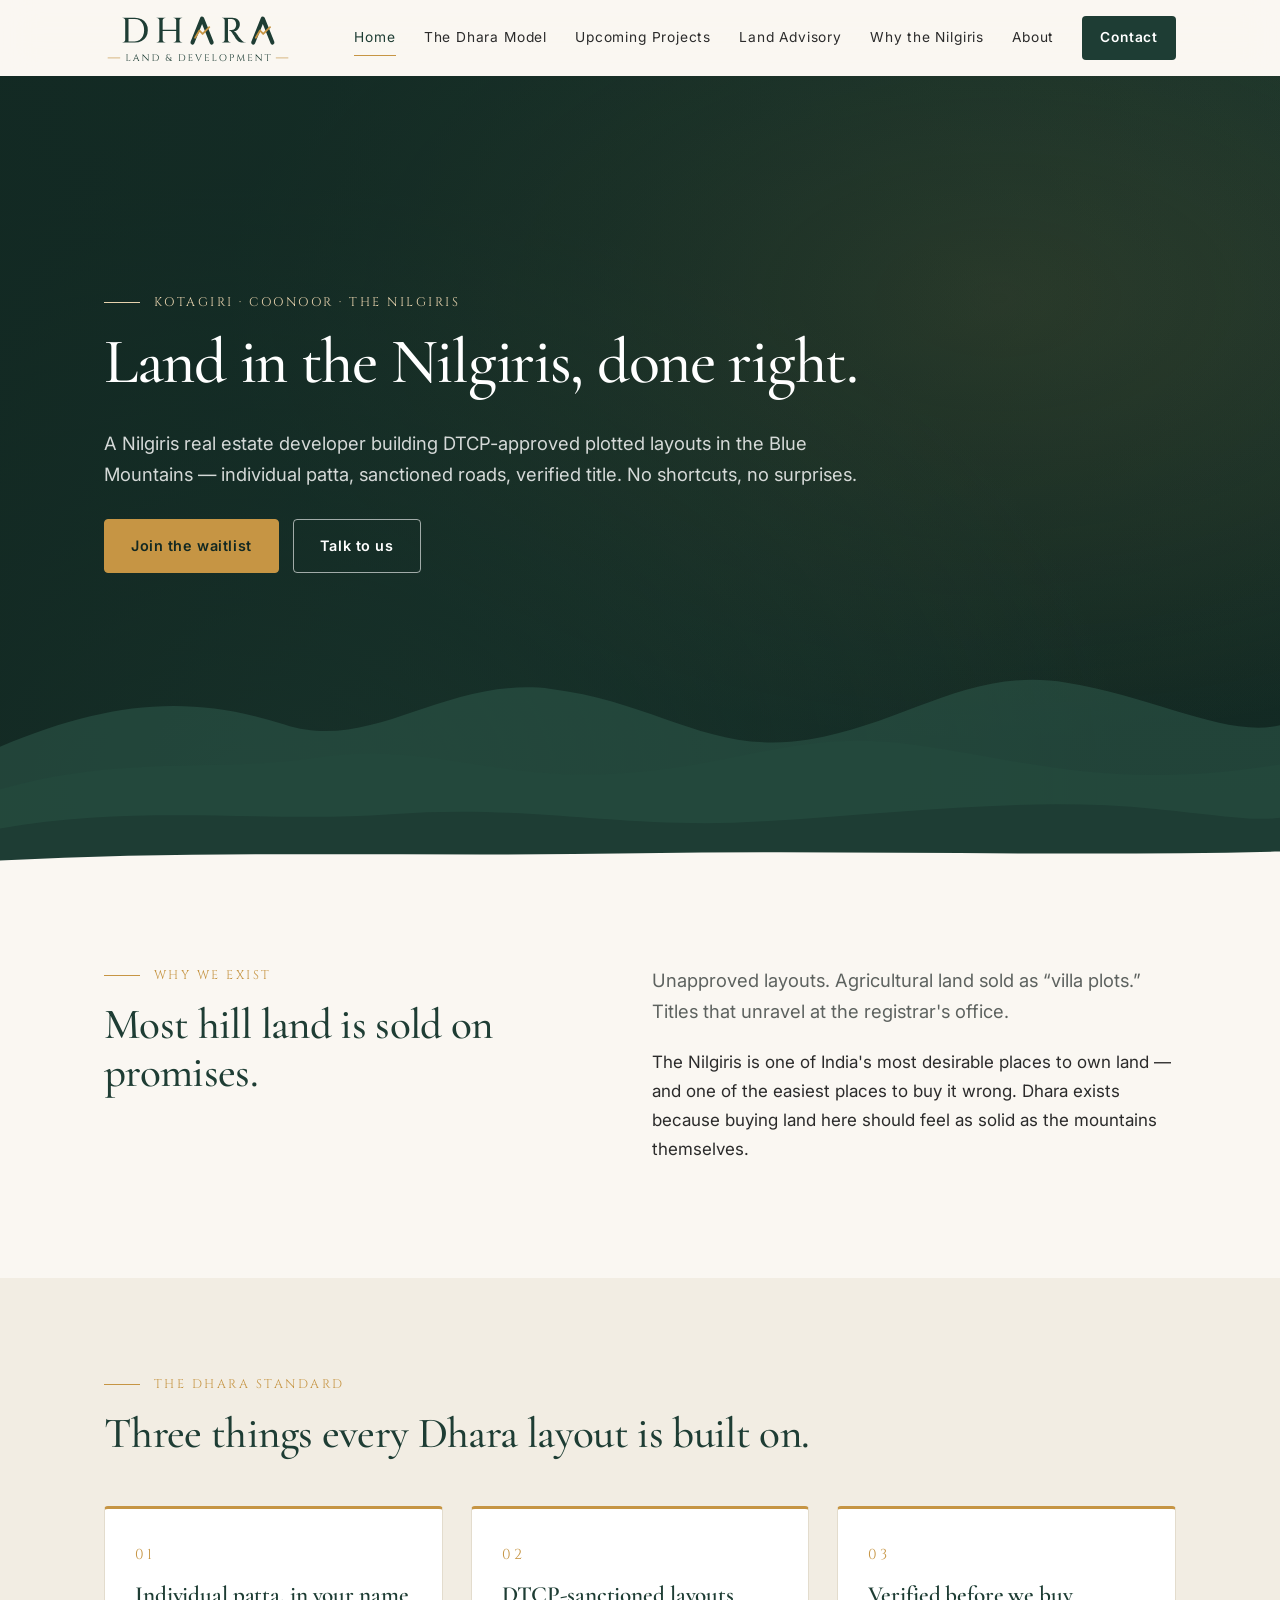
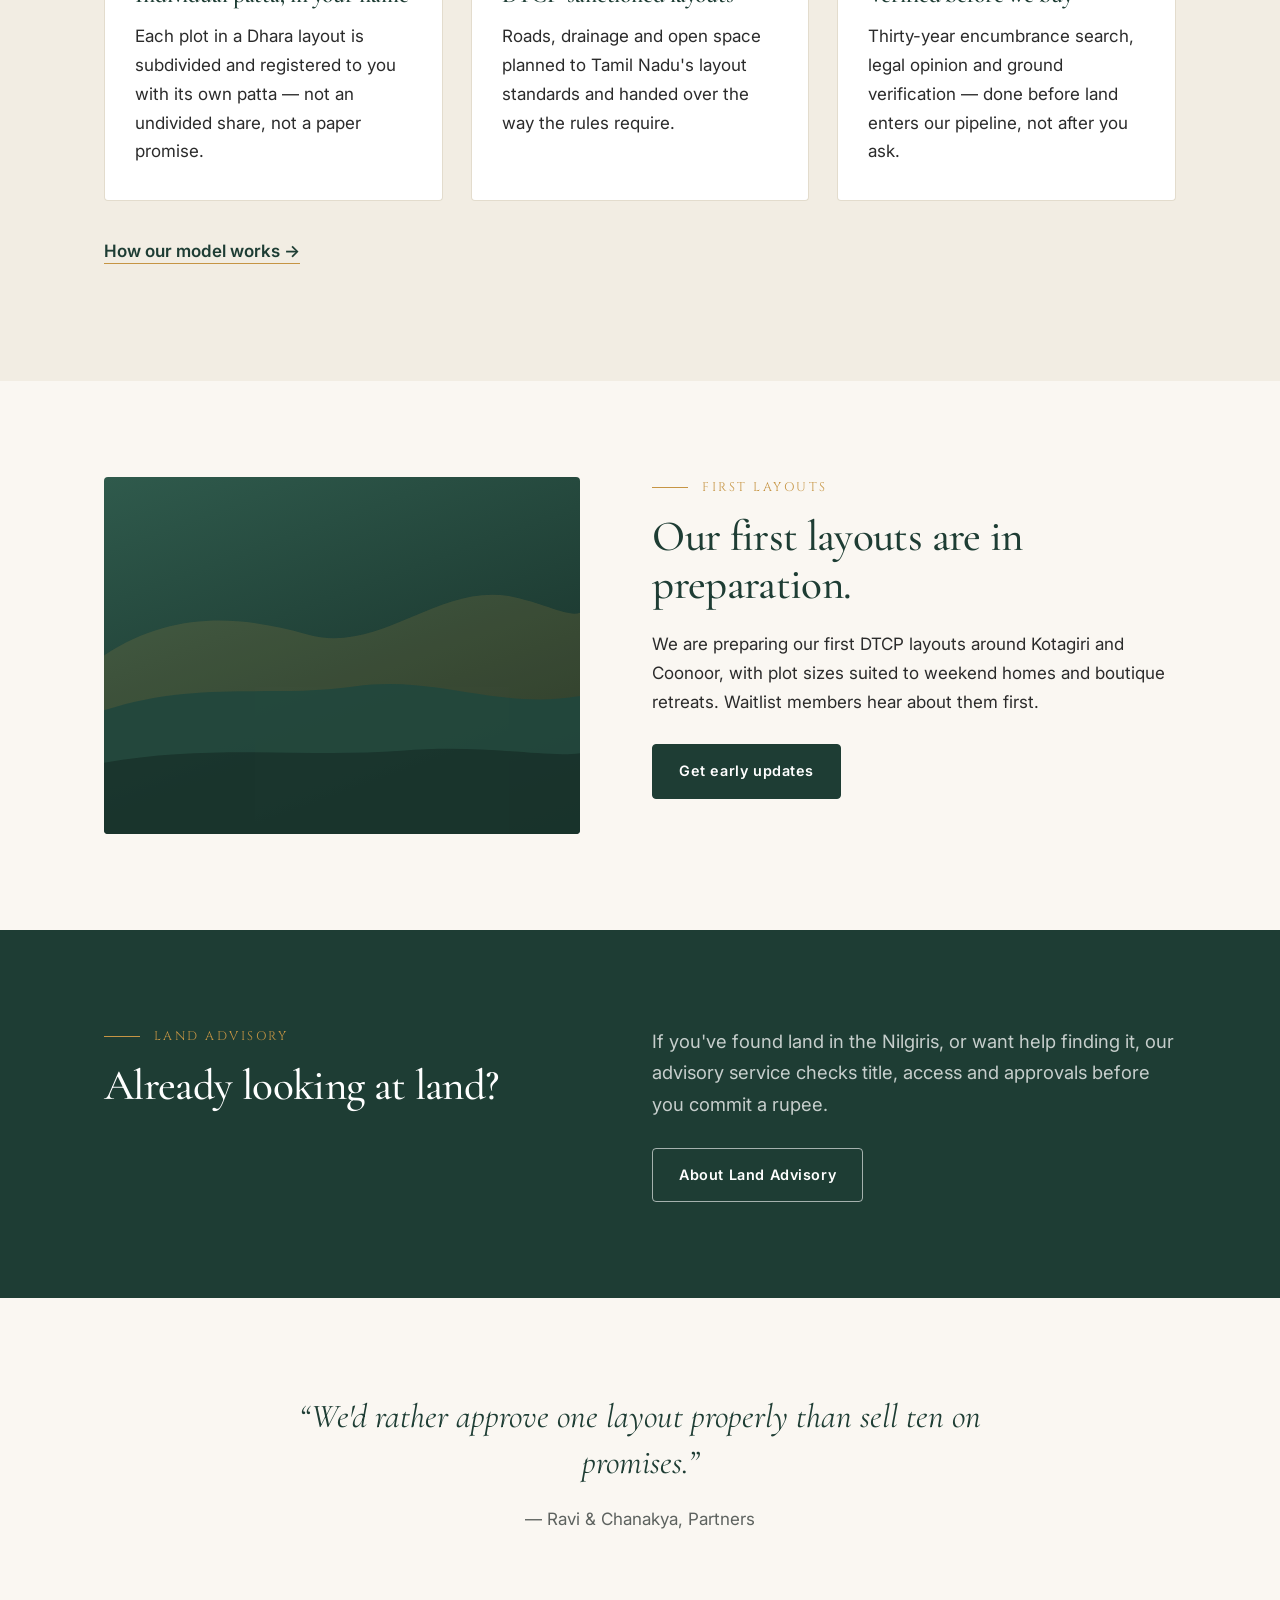
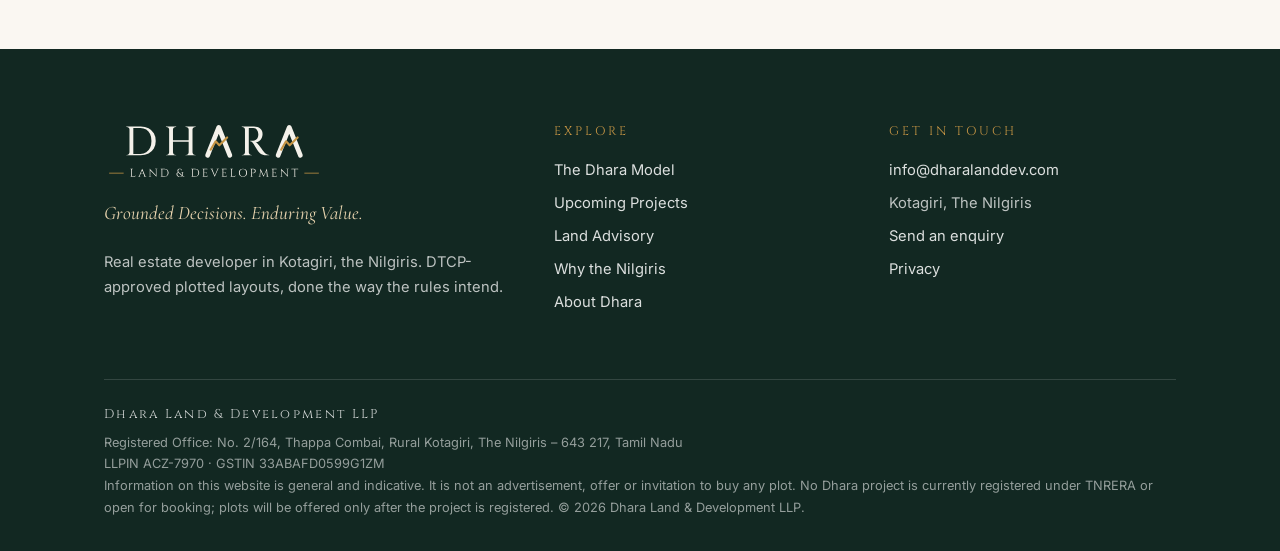
==== commit e6e1f876: "SEO: real-estate wording in titles, descriptions and copy; brand alternate names; breadcrumbs; sitem" ====
--- a/index.html
+++ b/index.html
@@ -3,13 +3,13 @@
 <head>
 <meta charset="utf-8">
 <meta name="viewport" content="width=device-width, initial-scale=1">
-<title>DTCP-Approved Plotted Layouts in the Nilgiris | Dhara Land &amp; Development</title>
-<meta name="description" content="Dhara develops DTCP-approved plotted layouts in Kotagiri and Coonoor — individual patta, sanctioned roads, clean title. Join the waitlist for our first layouts.">
+<title>Dhara Land &amp; Development | Real Estate Developer, Kotagiri, Nilgiris</title>
+<meta name="description" content="Dhara Land & Development is a real estate developer in Kotagiri, the Nilgiris, building DTCP plotted layouts with individual patta, sanctioned roads and verified title. Join the waitlist.">
 <link rel="canonical" href="https://dharalanddev.com/">
 <meta property="og:type" content="website">
 <meta property="og:site_name" content="Dhara Land &amp; Development">
-<meta property="og:title" content="DTCP-Approved Plotted Layouts in the Nilgiris | Dhara Land &amp; Development">
-<meta property="og:description" content="Dhara develops DTCP-approved plotted layouts in Kotagiri and Coonoor — individual patta, sanctioned roads, clean title. Join the waitlist for our first layouts.">
+<meta property="og:title" content="Dhara Land &amp; Development | Real Estate Developer, Kotagiri, Nilgiris">
+<meta property="og:description" content="Dhara Land & Development is a real estate developer in Kotagiri, the Nilgiris, building DTCP plotted layouts with individual patta, sanctioned roads and verified title. Join the waitlist.">
 <meta property="og:url" content="https://dharalanddev.com/">
 <meta property="og:image" content="https://dharalanddev.com/assets/img/og-image.png">
 <meta property="og:image:width" content="1200">
@@ -34,7 +34,14 @@
    "@id": "https://dharalanddev.com/#business",
    "name": "Dhara Land & Development",
    "legalName": "Dhara Land & Development LLP",
-   "description": "Nilgiris land company developing DTCP plotted layouts and offering buyer-side land advisory in Kotagiri and Coonoor.",
+   "alternateName": [
+    "Dhara",
+    "Dhara Land and Development",
+    "Dhara Land & Development LLP",
+    "Dhara Nilgiris",
+    "dharalanddev"
+   ],
+   "description": "Real estate developer in Kotagiri, the Nilgiris, building DTCP plotted layouts and offering buyer-side land advisory across Kotagiri, Coonoor, Ketti Valley and Ooty.",
    "url": "https://dharalanddev.com/",
    "logo": "https://dharalanddev.com/assets/img/icon.png",
    "image": "https://dharalanddev.com/assets/img/og-image.png",
@@ -69,7 +76,15 @@
      "name": "The Nilgiris"
     }
    ],
-   "slogan": "Grounded Decisions. Enduring Value."
+   "slogan": "Grounded Decisions. Enduring Value.",
+   "additionalType": "https://en.wikipedia.org/wiki/Real_estate_development",
+   "knowsAbout": [
+    "Real estate development",
+    "DTCP plotted layouts",
+    "Land advisory",
+    "Land title verification",
+    "Nilgiris real estate"
+   ]
   },
   {
    "@type": "WebSite",
@@ -79,7 +94,12 @@
    "publisher": {
     "@id": "https://dharalanddev.com/#business"
    },
-   "inLanguage": "en-IN"
+   "inLanguage": "en-IN",
+   "alternateName": [
+    "Dhara",
+    "Dhara Land and Development",
+    "dharalanddev.com"
+   ]
   }
  ]
 }
@@ -111,7 +131,7 @@
   <div class="wrap">
     <p class="eyebrow">Kotagiri · Coonoor · The Nilgiris</p>
     <h1>Land in the Nilgiris, done right.</h1>
-    <p class="lede">We develop DTCP-approved plotted layouts in the Blue Mountains — individual patta, sanctioned roads, verified title. No shortcuts, no surprises.</p>
+    <p class="lede">A Nilgiris real estate developer building DTCP-approved plotted layouts in the Blue Mountains — individual patta, sanctioned roads, verified title. No shortcuts, no surprises.</p>
     <div class="btn-row">
       <a class="btn btn-gold" href="/upcoming-projects.html#waitlist">Join the waitlist</a>
       <a class="btn btn-ghost" href="/contact.html">Talk to us</a>
@@ -193,7 +213,7 @@
       <div>
         <img class="footer-logo" src="/assets/img/logo-light.svg" alt="Dhara Land &amp; Development" width="220" height="58">
         <p class="tagline">Grounded Decisions. Enduring Value.</p>
-        <p>DTCP-approved plotted layouts in the Nilgiris, done the way the rules intend.</p>
+        <p>Real estate developer in Kotagiri, the Nilgiris. DTCP-approved plotted layouts, done the way the rules intend.</p>
       </div>
       <div>
         <h4>Explore</h4>
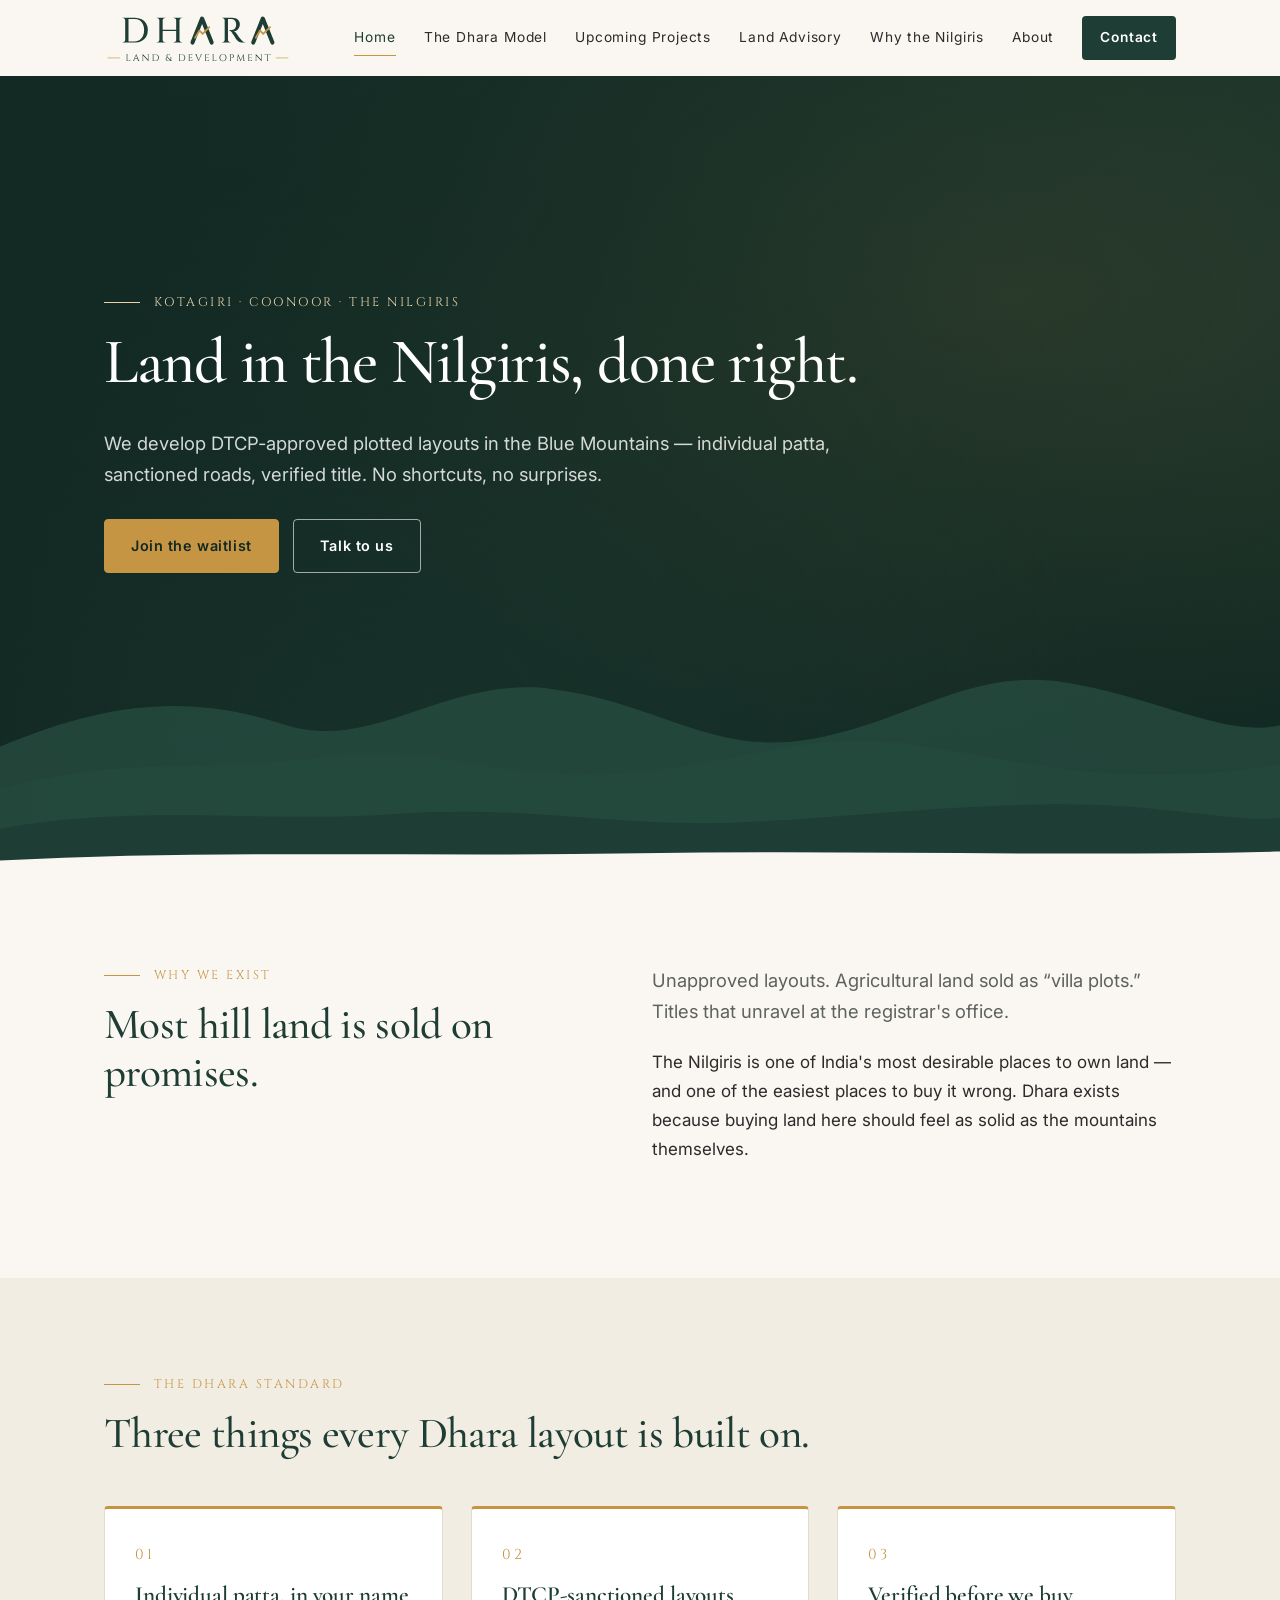
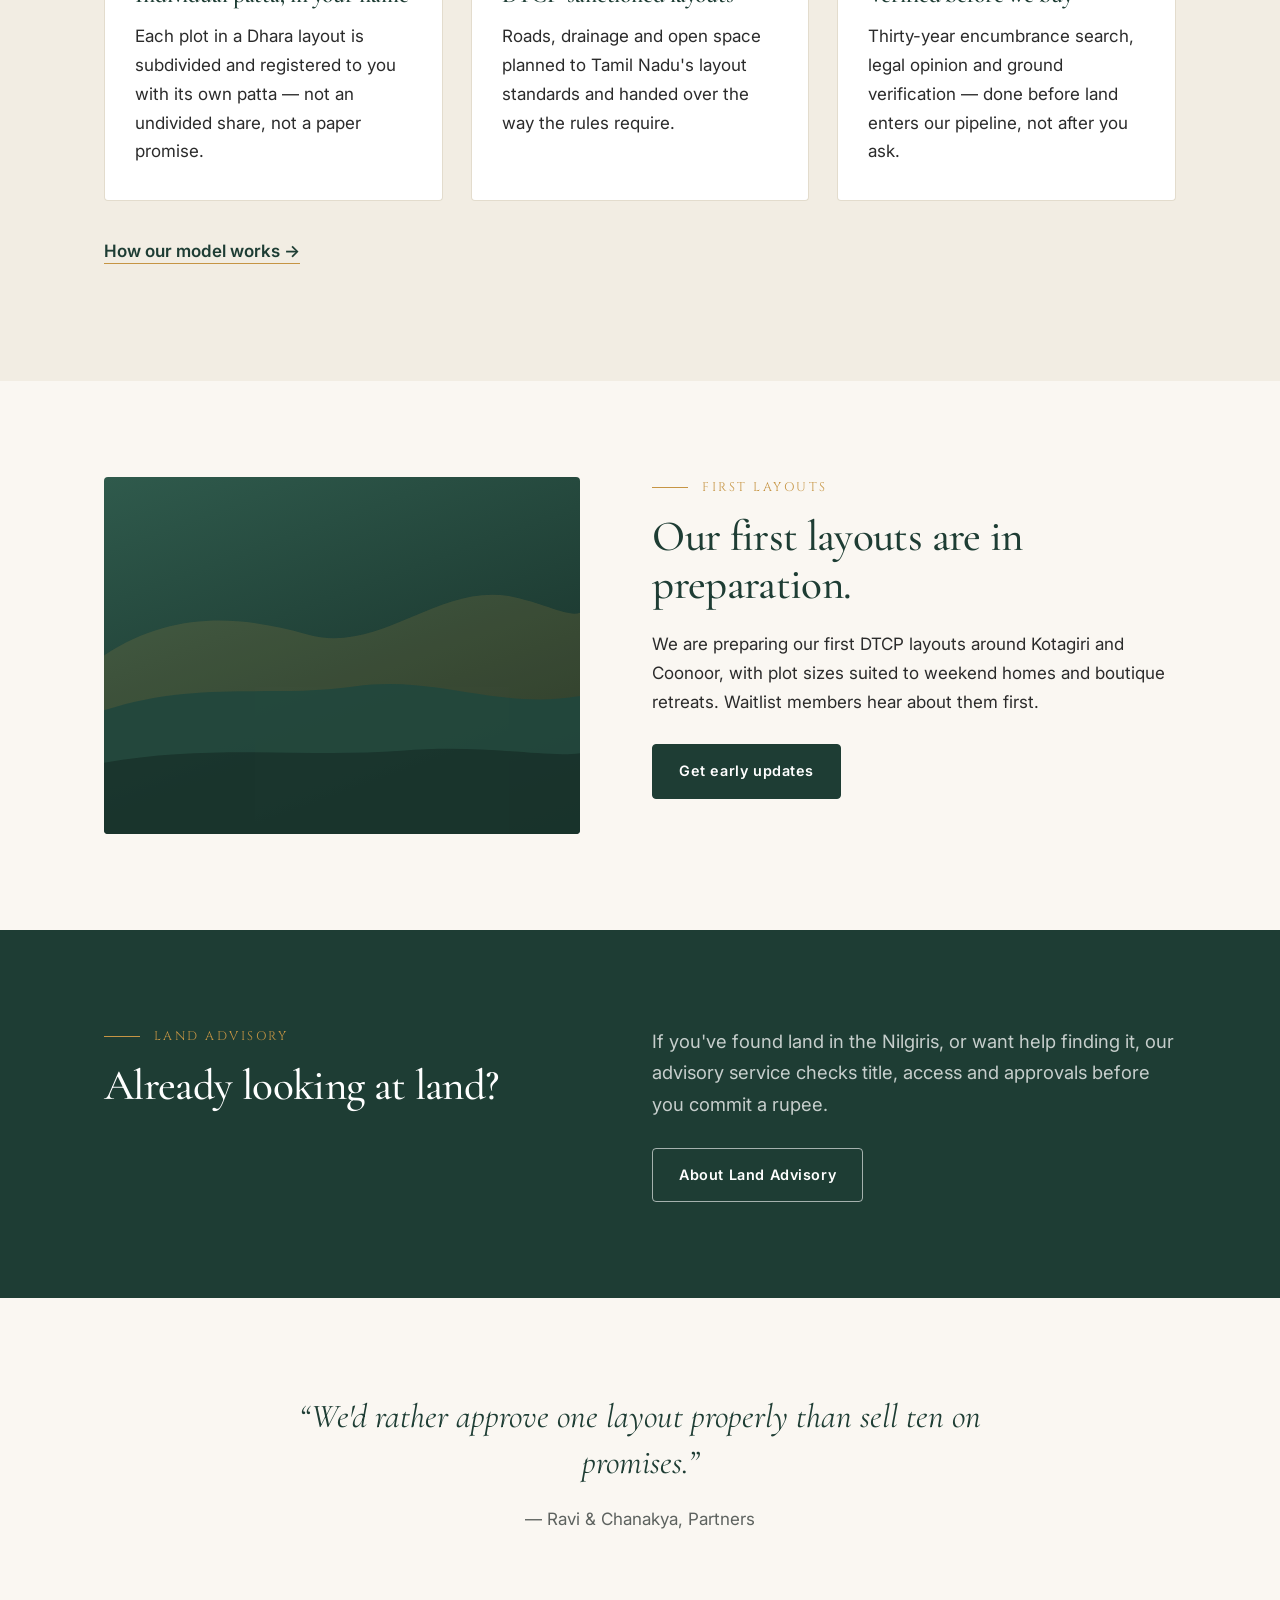
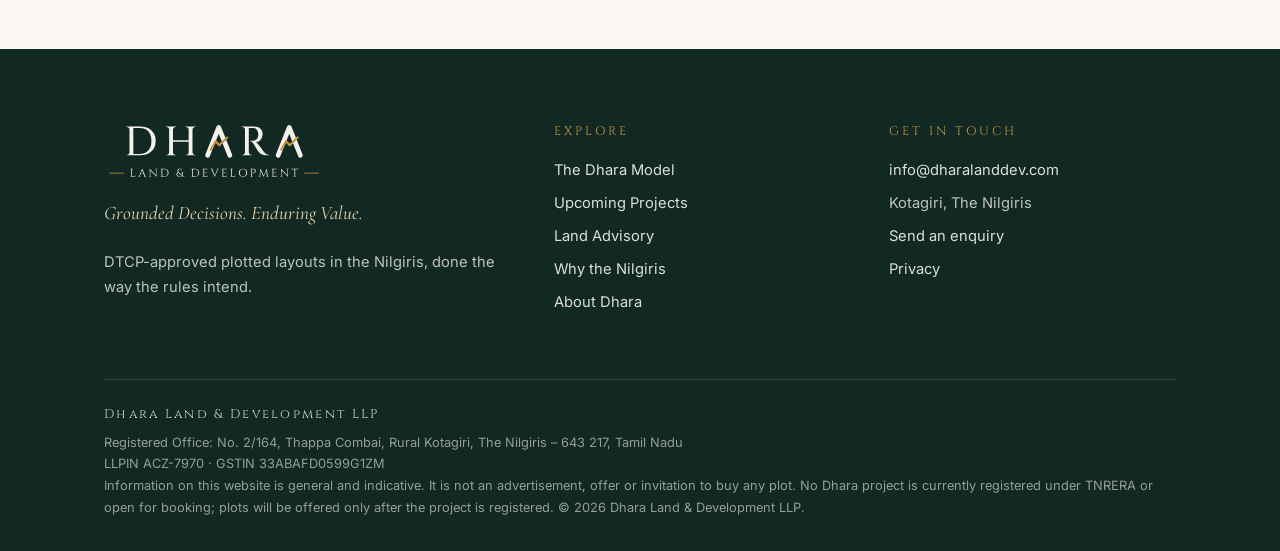
==== commit d94ab632: "Keep visible copy unchanged; real-estate wording stays in metadata only Co-Authored-By: Claude Opus " ====
--- a/index.html
+++ b/index.html
@@ -131,7 +131,7 @@
   <div class="wrap">
     <p class="eyebrow">Kotagiri · Coonoor · The Nilgiris</p>
     <h1>Land in the Nilgiris, done right.</h1>
-    <p class="lede">A Nilgiris real estate developer building DTCP-approved plotted layouts in the Blue Mountains — individual patta, sanctioned roads, verified title. No shortcuts, no surprises.</p>
+    <p class="lede">We develop DTCP-approved plotted layouts in the Blue Mountains — individual patta, sanctioned roads, verified title. No shortcuts, no surprises.</p>
     <div class="btn-row">
       <a class="btn btn-gold" href="/upcoming-projects.html#waitlist">Join the waitlist</a>
       <a class="btn btn-ghost" href="/contact.html">Talk to us</a>
@@ -213,7 +213,7 @@
       <div>
         <img class="footer-logo" src="/assets/img/logo-light.svg" alt="Dhara Land &amp; Development" width="220" height="58">
         <p class="tagline">Grounded Decisions. Enduring Value.</p>
-        <p>Real estate developer in Kotagiri, the Nilgiris. DTCP-approved plotted layouts, done the way the rules intend.</p>
+        <p>DTCP-approved plotted layouts in the Nilgiris, done the way the rules intend.</p>
       </div>
       <div>
         <h4>Explore</h4>
